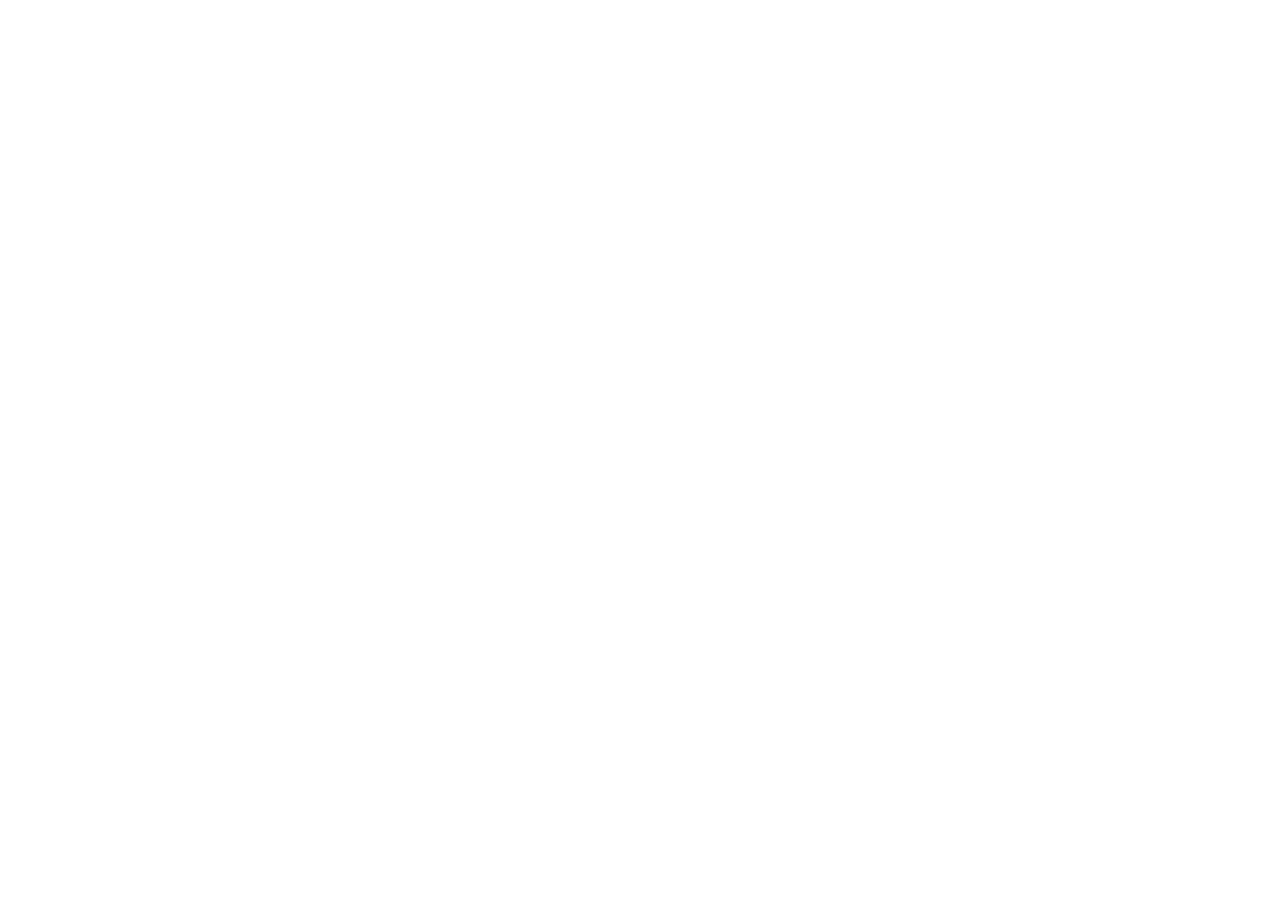
==== HTML/pages/index.html @ c57e1947 "Creamos la rama pages para aqui realizar el html y css de las paginas del proyecto petconnect, reali" ====
<!DOCTYPE html>
<html lang="en">
<head>
    <meta charset="UTF-8">
    <meta name="viewport" content="width=device-width, initial-scale=1.0">
    <title>Login</title>
    <link rel="stylesheet" href="../css/style.css">
</head>
<body>
    
</body>
</html>
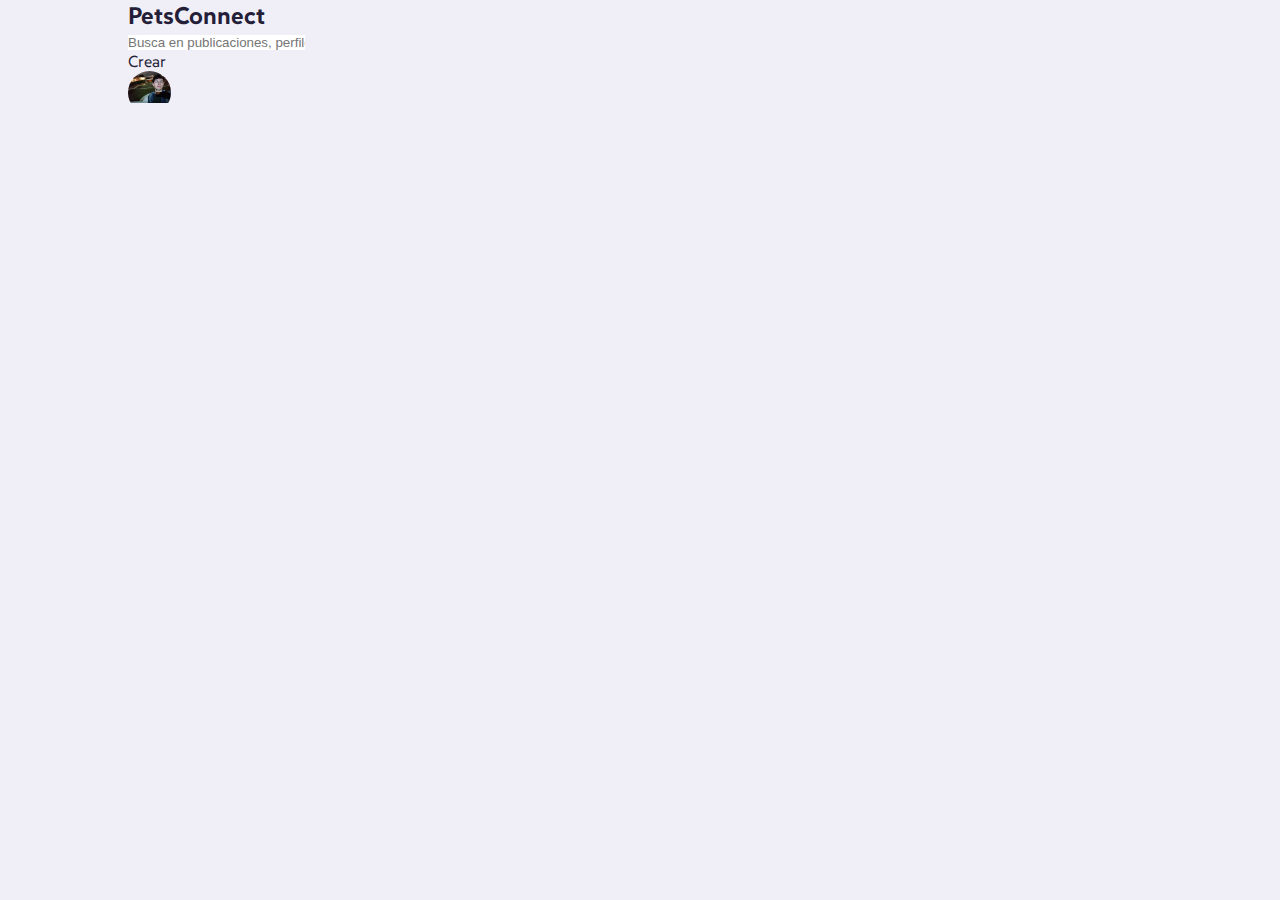
==== commit d618a3bb: "Realizamos demasiado en este commit, creamos todas las carpetas necesarias por el momento, cambiamos" ====
--- a/HTML/pages/index.html
+++ b/HTML/pages/index.html
@@ -3,10 +3,28 @@
 <head>
     <meta charset="UTF-8">
     <meta name="viewport" content="width=device-width, initial-scale=1.0">
-    <title>Login</title>
+    <title>Feedback</title>
     <link rel="stylesheet" href="../css/style.css">
+    <link rel="stylesheet" href="https://unicons.iconscout.com/release/v4.0.8/css/line.css"> <!-- Llamamos a la librería de iconos --> 
+
 </head>
 <body>
-    
+    <nav>
+        <div class="container">
+            <h2 class="nombre">
+                PetsConnect
+            </h2>
+            <div class="barra-navegacion">
+                <i class="uil uil-search"></i>
+                <input type="buscador" placeholder="Busca en publicaciones, perfiles o intereses...">
+            </div>
+            <div class="crear">
+                <label for="crear-post">Crear</label>
+                <div class="foto-perfil">
+                    <img src="../images/perfil-johan.jpg">
+                </div>
+            </div>
+        </div>
+    </nav>
 </body>
 </html>--- a/HTML/css/style.css
+++ b/HTML/css/style.css
@@ -0,0 +1,61 @@
+@import url('https://fonts.googleapis.com/css2?family=SUSE:wght@100..800&display=swap'); /*importamos una fuente de google fonts para poder utilizarla en nuestro proyecto */
+
+/* AQUÍ CREAMOS VARIABLES DE COLOR QUE PODREMOS UTILIZAR MAS ADELANTE EN LA PAGINA WEB SIN TENER QUE APRENDERNOS COLORES, SOLO LLAMANDO LA VARIABLE, TENDREMOS EL COLOR YA CREADO*/
+:root {
+    --color-white: hsl(252, 30%, 100%); 
+    --color-light: hsl(252, 30%, 95%); 
+    --color-gray: hsl(252, 15%, 65%); 
+    --color-primary: hsl(252, 75%, 60%); 
+    --color-secondary: hsl(252, 100%, 90%); 
+    --color-success: hsl(120, 95%, 65%);
+    --color-danger: hsl(0, 95%, 65%);
+    --color-dark: hsl(252, 30%, 17%);
+    --color-black: hsl(252, 30%, 10%);
+
+    --border-radius: 2rem;
+    --card-border-radius:1rem;
+    --btn-padding: 0.6rem 2rem;
+    --search-padding:0.6rem 1rem;
+    --card-padding:1rem;
+}
+
+/*REALIZAMOS CAMBIOS PREDETERMINADOS A TODA LA PAGINA PARA QUE ASI SE HAGA TODO DE MANERA MAS UNIFORME DESDE UN PRINCIPIO*/
+*, *::after, *::before {
+    margin: 0;
+    padding: 0;
+    outline: 0;
+    box-sizing: border-box;
+    text-decoration: none;
+    list-style: none;
+    border: none;
+}
+
+body {
+    font-family: "SUSE", sans-serif;
+    color: var(--color-dark);
+    background-color: var(--color-light);
+    overflow-x:hidden; /*Cuando sobrepase el eje X, se corta, para que no aparezca el scroll inferior*/
+}
+
+
+/*ESTILOS GENERALES*/
+
+.container {
+    width: 80%;
+    margin: 0 auto;
+}
+
+.foto-perfil {
+    width: 2.7rem;
+    aspect-ratio: 1/1;
+    border-radius: 50%;
+    overflow: hidden;
+}
+
+img {
+    display: block;
+    width: 100%;
+}
+
+.btn {
+}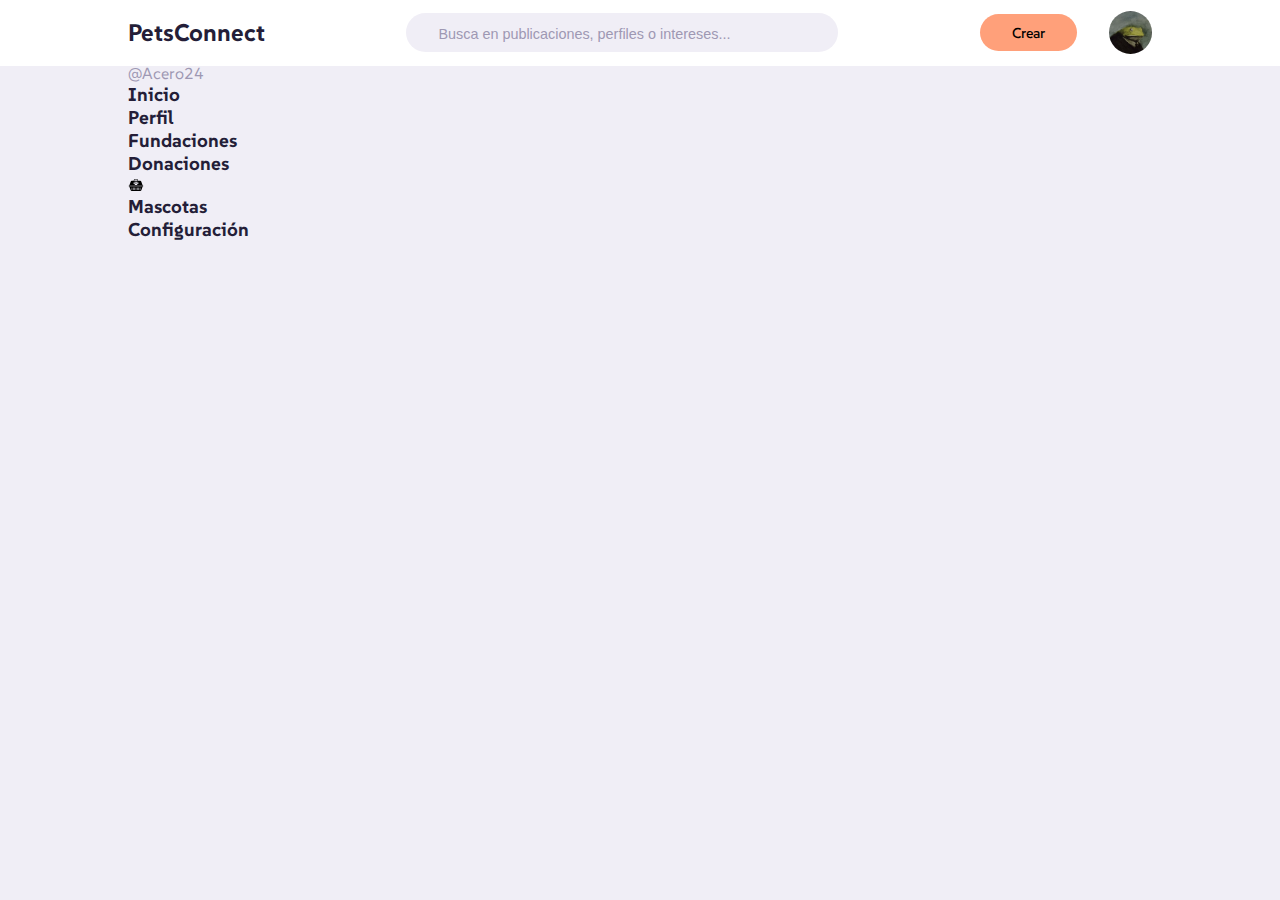
==== commit da360aa9: "Realizamos varios cambios en el css, agregamos un comentario importante para mas adelante cambiar la" ====
--- a/HTML/pages/index.html
+++ b/HTML/pages/index.html
@@ -11,20 +11,59 @@
 <body>
     <nav>
         <div class="container">
-            <h2 class="nombre">
-                PetsConnect
-            </h2>
-            <div class="barra-navegacion">
+
+            <h2 class="nombre">PetsConnect</h2>
+
+            <div class="barra-buscador">
                 <i class="uil uil-search"></i>
-                <input type="buscador" placeholder="Busca en publicaciones, perfiles o intereses...">
+                <input type="search" placeholder="Busca en publicaciones, perfiles o intereses...">
             </div>
-            <div class="crear">
-                <label for="crear-post">Crear</label>
+
+            <div  class="crear">
+                <label class="btn btn-primario" for="crear-post">Crear</label>
                 <div class="foto-perfil">
-                    <img src="../images/perfil-johan.jpg">
+                    <img src="../images/perfil2.jpg">
                 </div>
             </div>
         </div>
     </nav>
+
+<!------------------------------------MAIN------------------------------------------------------------->
+    <main>
+        <div class="container">
+<!------------------------------IZQUIERDA-------------------------->
+            <div class="izquierda">
+                <a class="perfil"></a>
+                    <div class="foto-perfil">
+                        <img src="../images/perfil2.jpg">
+                    </div>
+                    <div class="hundle">
+                        <h4> Johan Acero</h4>
+                        <p class="text-suave">
+                            @Acero24
+                        </p>
+                    </div>
+            </div>
+<!------------------------------BARRA LATERAL - SIDE BAR-------------------------->
+            <div class="sidebar">
+                <a class="menu-lateral">
+                    <span><i class="uil uil-house-user"></i></span> <h3>Inicio</h3>
+                    <span><i class="uil uil-user-circle"></i></span> <h3>Perfil</h3>
+                    <span><i class="uil uil-shop"></i></span> <h3>Fundaciones</h3>
+                    <span><i class="uil uil-credit-card"></i></span> <h3>Donaciones</h3>
+                    <span><img src="../images/pet-carrier.svg" style="width: 16px; height:20px" ></span> <h3>Mascotas</h3>
+                    <span></span> <h3>Configuración</h3>
+                </a>
+            </div>
+<!------------------------------MEDIO-------------------------->
+            <div class="medio">
+                
+            </div>
+<!------------------------------DERECHA-------------------------->
+            <div class="derecha">
+                
+            </div>
+        </div>
+    </main>
 </body>
 </html>--- a/HTML/css/style.css
+++ b/HTML/css/style.css
@@ -1,3 +1,46 @@
+/* POSIBLES COLORES A LA ELECCIÓN DE LA PAGINA WEB
+
+Para una red social de mascotas, es importante elegir colores que sean atractivos, amigables y transmitan sensaciones positivas. Los colores adecuados pueden hacer que la interfaz sea más visual y entretenida, creando una atmósfera acogedora y alegre. Aquí te sugiero algunos esquemas de colores:
+
+### 1. **Colores Principales:**
+   - **Verde menta (#98FF98)**: Un color suave y relajante, asociado con la naturaleza y la frescura. Refuerza la conexión con los animales y el entorno natural.
+   - **Turquesa (#40E0D0)**: Brillante y alegre, ideal para transmitir energía positiva. Funciona bien en botones o elementos interactivos.
+   - **Amarillo pastel (#FFFACD)**: Un color cálido y amigable que puede crear una sensación acogedora sin ser demasiado intenso.
+   - **Naranja claro (#FFA07A)**: Estimulante y divertido, pero no tan agresivo como otros tonos de naranja. Puede usarse para destacar acciones importantes, como botones de registro o publicaciones.
+
+### 2. **Colores Secundarios:**
+   - **Gris claro (#F5F5F5)**: Como fondo neutro para equilibrar los colores más vivos sin distraer demasiado.
+   - **Azul cielo (#87CEEB)**: Un tono suave que da una sensación de calma y confianza, ideal para secciones de información.
+   - **Rosa suave (#FFB6C1)**: Alegre y amigable, perfecto para pequeños detalles que resaltan sin ser abrumadores.
+
+### 3. **Colores de Acción:**
+   - **Verde lima (#32CD32)**: Para indicar acciones exitosas o positivas, como "Adoptar", "Donar" o "Me Gusta".
+   - **Rojo coral (#FF4040)**: Para acciones de advertencia o eliminaciones, pero en un tono más suave que no cause ansiedad.
+
+### 4. **Esquema de contraste:**
+   - **Blanco (#FFFFFF)**: Como fondo principal para mantener la claridad y el enfoque en las imágenes de las mascotas y el contenido.
+   - **Negro suave o Gris oscuro (#2F4F4F)**: Para texto y encabezados principales, asegurando buena legibilidad y contraste visual.
+
+### 5. **Consejos de implementación:**
+   - **Paleta amigable y cálida**: Colores como el turquesa, menta y amarillos suaves pueden generar una sensación de bienvenida y alegría, lo cual es perfecto para una red social de mascotas.
+   - **Imágenes destacadas**: Usa colores neutros (como grises claros o blancos) en el fondo para que las imágenes de las mascotas sean el foco principal.
+   - **Botones e interacciones**: Los colores brillantes (verde lima, azul cielo, naranja claro) ayudan a guiar al usuario a interactuar fácilmente con los botones y las acciones clave.
+
+### Ejemplo de paleta de colores:
+- **#98FF98 (Verde menta)**
+- **#40E0D0 (Turquesa)**
+- **#FFFACD (Amarillo pastel)**
+- **#FFA07A (Naranja claro)**
+- **#FFB6C1 (Rosa suave)**
+- **#F5F5F5 (Gris claro)**
+- **#32CD32 (Verde lima)**
+- **#2F4F4F (Gris oscuro)**
+
+### Efecto visual:
+Este esquema logra una mezcla de energía y calma, perfecta para un ambiente donde los usuarios compartirán momentos alegres con sus mascotas, manteniendo una experiencia visualmente entretenida y fácil de navegar.
+
+*/
+
 @import url('https://fonts.googleapis.com/css2?family=SUSE:wght@100..800&display=swap'); /*importamos una fuente de google fonts para poder utilizarla en nuestro proyecto */
 
 /* AQUÍ CREAMOS VARIABLES DE COLOR QUE PODREMOS UTILIZAR MAS ADELANTE EN LA PAGINA WEB SIN TENER QUE APRENDERNOS COLORES, SOLO LLAMANDO LA VARIABLE, TENDREMOS EL COLOR YA CREADO*/
@@ -5,13 +48,14 @@
     --color-white: hsl(252, 30%, 100%); 
     --color-light: hsl(252, 30%, 95%); 
     --color-gray: hsl(252, 15%, 65%); 
-    --color-primary: hsl(252, 75%, 60%); 
+    --color-primary: #FFA07A; 
     --color-secondary: hsl(252, 100%, 90%); 
     --color-success: hsl(120, 95%, 65%);
     --color-danger: hsl(0, 95%, 65%);
     --color-dark: hsl(252, 30%, 17%);
     --color-black: hsl(252, 30%, 10%);
 
+    /* AQUÍ CREAMOS LAS VARIABLES PARA EL RADIO, PADDING DE VARIOS ELEMENTOS*/
     --border-radius: 2rem;
     --card-border-radius:1rem;
     --btn-padding: 0.6rem 2rem;
@@ -58,4 +102,71 @@
 }
 
 .btn {
+    display: inline-block;
+    padding: var(--btn-padding);
+    font-weight: 500;
+    border-radius: var(--border-radius);
+    cursor: pointer;
+    transition: all 300ms ease;
+    font-size: 0.9rem;
+}
+
+.btn:hover {
+    opacity: 0.8;
+}
+
+.btn-primario {
+    background:var(--color-primary);
+    color: black;
+}
+
+.text-fuerte {
+    font-weight: 500;
+}
+
+.text-suave {
+    color: var(--color-gray);
+}
+
+
+/*        BARRA DE NAVEGACIÓN              */
+
+nav {
+    width: 100%;
+    background-color: var(--color-white);
+    padding: 0.7rem 0;
+    position: fixed;
+    top: 0;
+    z-index: 10;
+}
+
+/* EDITAMOS EL DIV DONDE TENEMOS TODA LA BARRA DE NAVEGACIÓN*/
+nav .container { 
+    display: flex;
+    align-items: center;
+    justify-content: space-between;
+}
+
+nav .barra-buscador {
+    background: var(--color-light);
+    border-radius: var(--border-radius);
+    padding: var(--search-padding);
+}
+
+nav .barra-buscador input[type="search"] {
+    background:transparent;
+    width: 30vw;
+    margin-left: 1rem;
+    font-size: 0.9rem;
+    color: var(--color-dark);
+}
+
+nav .barra-buscador input[type="search"]::placeholder{
+    color:var(--color-gray);
+}
+
+nav .crear {
+    display: flex;
+    align-items: center;
+    gap: 2rem;
 }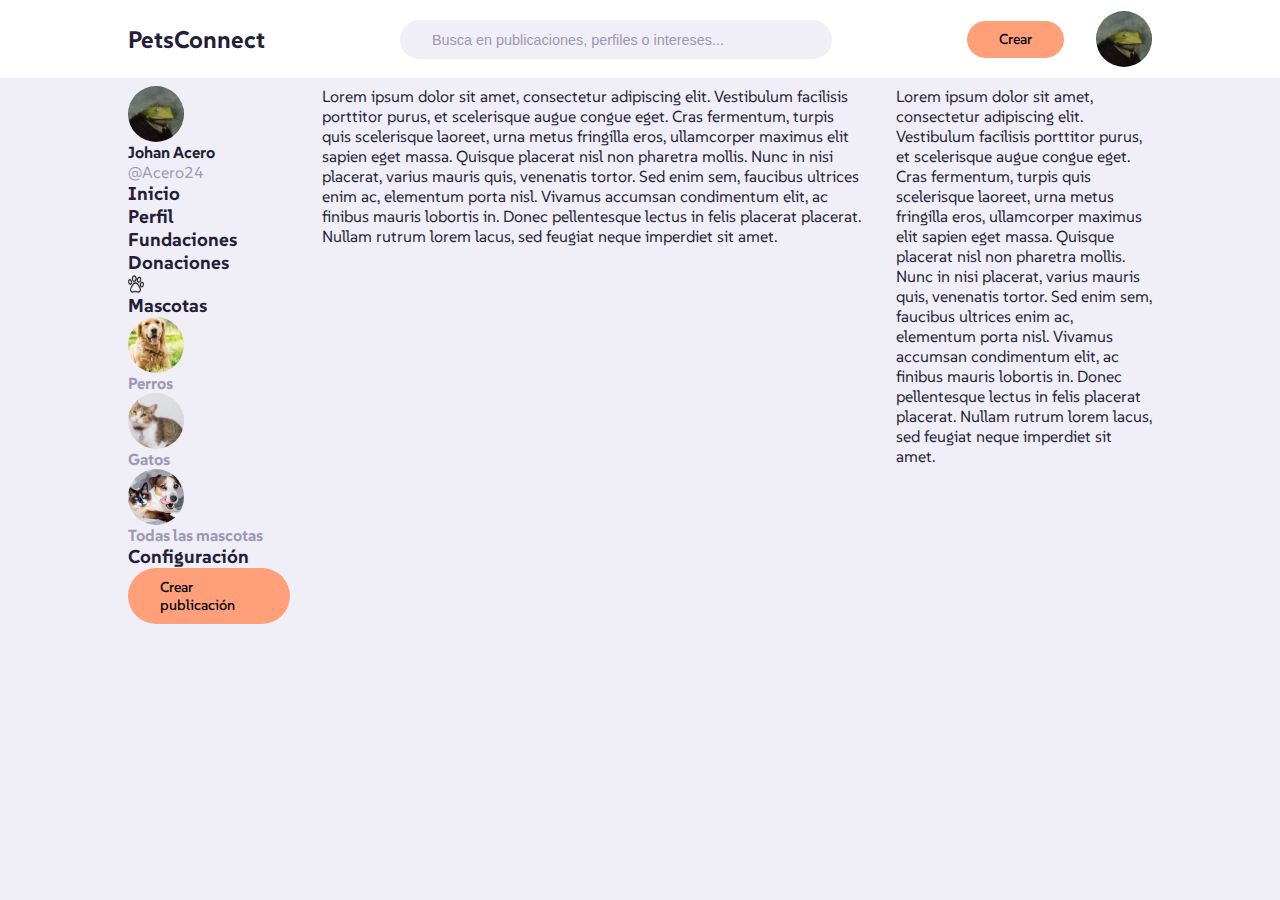
==== commit 38577819: "Añadimos estilo y completamos el sidebar, también insertamos imágenes de referencia en la carpeta im" ====
--- a/HTML/pages/index.html
+++ b/HTML/pages/index.html
@@ -29,11 +29,11 @@
     </nav>
 
 <!------------------------------------MAIN------------------------------------------------------------->
-    <main>
+<main>
         <div class="container">
 <!------------------------------IZQUIERDA-------------------------->
             <div class="izquierda">
-                <a class="perfil"></a>
+                <a class="perfil">
                     <div class="foto-perfil">
                         <img src="../images/perfil2.jpg">
                     </div>
@@ -43,27 +43,79 @@
                             @Acero24
                         </p>
                     </div>
-            </div>
+                </a>
+                    
 <!------------------------------BARRA LATERAL - SIDE BAR-------------------------->
             <div class="sidebar">
-                <a class="menu-lateral">
+                <a class="menu-item">
                     <span><i class="uil uil-house-user"></i></span> <h3>Inicio</h3>
-                    <span><i class="uil uil-user-circle"></i></span> <h3>Perfil</h3>
-                    <span><i class="uil uil-shop"></i></span> <h3>Fundaciones</h3>
+                </a>
+                
+                <a class="menu-item">
+                <span><i class="uil uil-user-circle"></i></span> <h3>Perfil</h3>
+                </a>
+
+                <a class="menu-item">
+                    <span><i class="uil uil-shop"></i></s> <h3>Fundaciones</h3>
+                </a>
+
+                <a class="menu-item">
                     <span><i class="uil uil-credit-card"></i></span> <h3>Donaciones</h3>
-                    <span><img src="../images/pet-carrier.svg" style="width: 16px; height:20px" ></span> <h3>Mascotas</h3>
-                    <span></span> <h3>Configuración</h3>
+                </a>
+
+                <a class="menu-item" id="popup-mascotas">
+                    <span><img src="../images/huella.png" style="width: 16px; height:20px" ></span> <h3>Mascotas</h3>
+                    <!------------------------------POPUP DE MASCOTAS -------------------------->
+                    <div class="mascotas-popup">
+                        <div>
+                            <div class="foto-perfil">
+                                <img src="../images/perro.JPG">
+                            </div>
+                            <div class="popup-body">
+                                <b class="text-suave">Perros</b>
+                            </div>
+                        </div>
+
+                        <div>
+                            <div class="foto-perfil">
+                                <img src="../images/gato.jpg">
+                            </div>
+                            <div class="popup-body">
+                                <b class="text-suave">Gatos</b>
+                            </div>
+
+                            <div>
+                                <div class="foto-perfil">
+                                    <img src="../images/todo-mascotas.jpg">
+                                </div>
+                                <div class="popup-body">
+                                    <b class="text-suave">Todas las mascotas</b>
+                                </div>
+                            </div>
+                        </div>
+
+                    </div>
+                    <!---------------------FIN DEL POPUP DE MASCOTAS----------------------------->
+                </a>
+
+                <a class="menu-item">
+                    <span><i class="uil uil-setting"></i></span> <h3>Configuración</h3>
                 </a>
             </div>
+            <!------------------------FIN DEL SIDEBAR---------------------->
+    <label for="crear-publicacion" class="btn btn-primario">Crear publicación</label>
+    
+        </div>
 <!------------------------------MEDIO-------------------------->
-            <div class="medio">
-                
-            </div>
+                <div class="medio">
+                    Lorem ipsum dolor sit amet, consectetur adipiscing elit. Vestibulum facilisis porttitor purus, et scelerisque augue congue eget. Cras fermentum, turpis quis scelerisque laoreet, urna metus fringilla eros, ullamcorper maximus elit sapien eget massa. Quisque placerat nisl non pharetra mollis. Nunc in nisi placerat, varius mauris quis, venenatis tortor. Sed enim sem, faucibus ultrices enim ac, elementum porta nisl. Vivamus accumsan condimentum elit, ac finibus mauris lobortis in. Donec pellentesque lectus in felis placerat placerat. Nullam rutrum lorem lacus, sed feugiat neque imperdiet sit amet. 
+                </div>
 <!------------------------------DERECHA-------------------------->
-            <div class="derecha">
-                
-            </div>
+                <div class="derecha">
+                    Lorem ipsum dolor sit amet, consectetur adipiscing elit. Vestibulum facilisis porttitor purus, et scelerisque augue congue eget. Cras fermentum, turpis quis scelerisque laoreet, urna metus fringilla eros, ullamcorper maximus elit sapien eget massa. Quisque placerat nisl non pharetra mollis. Nunc in nisi placerat, varius mauris quis, venenatis tortor. Sed enim sem, faucibus ultrices enim ac, elementum porta nisl. Vivamus accumsan condimentum elit, ac finibus mauris lobortis in. Donec pellentesque lectus in felis placerat placerat. Nullam rutrum lorem lacus, sed feugiat neque imperdiet sit amet. 
+                </div>
+            
         </div>
-    </main>
+</main>
 </body>
 </html>--- a/HTML/css/style.css
+++ b/HTML/css/style.css
@@ -90,10 +90,12 @@
 }
 
 .foto-perfil {
-    width: 2.7rem;
+    width: 3.5rem;
+    height: 3.5rem;
+    border-radius: 50%;
     aspect-ratio: 1/1;
-    border-radius: 50%;
     overflow: hidden;
+    object-fit: contain;
 }
 
 img {
@@ -169,4 +171,19 @@
     display: flex;
     align-items: center;
     gap: 2rem;
-}+}
+
+
+/*------------------------------MAIN----------------------------------*/
+
+main {
+    position: relative;
+    top: 5.4rem;
+}
+
+main .container {
+    display: grid;
+    grid-template-columns: 18vh auto 20vw;
+    column-gap: 2rem;
+    position: relative;
+}
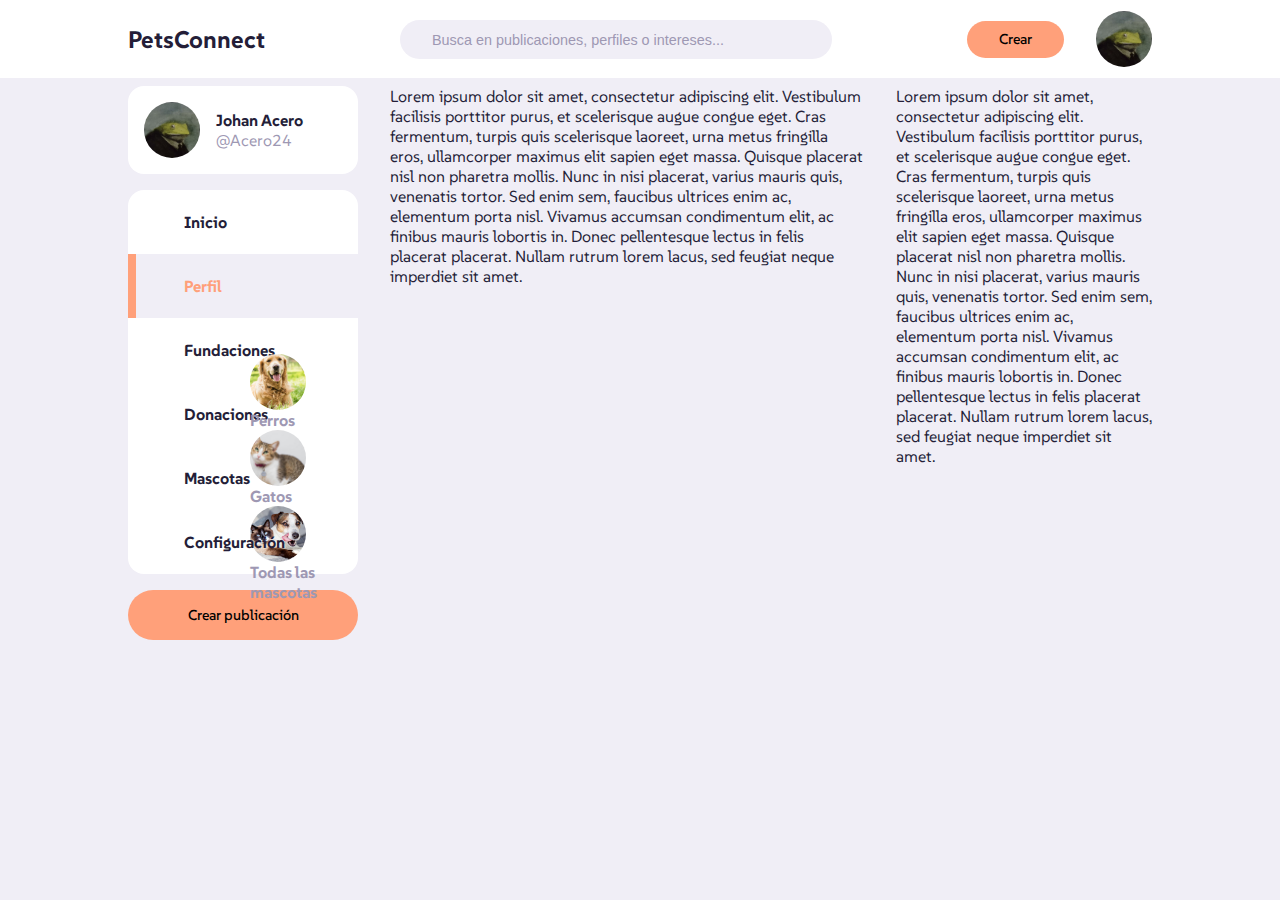
==== commit 48e86a57: "Arreglamos varios DIV en el html, donde estaban mal identados, también realizamos el css de la sideb" ====
--- a/HTML/pages/index.html
+++ b/HTML/pages/index.html
@@ -30,33 +30,33 @@
 
 <!------------------------------------MAIN------------------------------------------------------------->
 <main>
-        <div class="container">
+    <div class="container">
 <!------------------------------IZQUIERDA-------------------------->
-            <div class="izquierda">
-                <a class="perfil">
-                    <div class="foto-perfil">
-                        <img src="../images/perfil2.jpg">
-                    </div>
-                    <div class="hundle">
-                        <h4> Johan Acero</h4>
-                        <p class="text-suave">
-                            @Acero24
-                        </p>
-                    </div>
-                </a>
+        <div class="izquierda">
+            <a class="perfil">
+                <div class="foto-perfil">
+                    <img src="../images/perfil2.jpg">
+                </div>
+                <div class="hundle">
+                    <h4> Johan Acero</h4>
+                    <p class="text-suave">
+                        @Acero24
+                    </p>
+                </div>
+            </a>
                     
 <!------------------------------BARRA LATERAL - SIDE BAR-------------------------->
             <div class="sidebar">
-                <a class="menu-item">
+                <a class="menu-item ">
                     <span><i class="uil uil-house-user"></i></span> <h3>Inicio</h3>
                 </a>
                 
-                <a class="menu-item">
-                <span><i class="uil uil-user-circle"></i></span> <h3>Perfil</h3>
+                <a class="menu-item activo">
+                    <span><i class="uil uil-user-circle"></i></span> <h3>Perfil</h3>
                 </a>
 
                 <a class="menu-item">
-                    <span><i class="uil uil-shop"></i></s> <h3>Fundaciones</h3>
+                    <span><i class="uil uil-shop"></i></span><h3>Fundaciones</h3>
                 </a>
 
                 <a class="menu-item">
@@ -64,8 +64,9 @@
                 </a>
 
                 <a class="menu-item" id="popup-mascotas">
-                    <span><img src="../images/huella.png" style="width: 16px; height:20px" ></span> <h3>Mascotas</h3>
-                    <!------------------------------POPUP DE MASCOTAS -------------------------->
+                    <span><i class="uil uil-heartbeat"></i></span> <h3>Mascotas</h3>
+
+<!---------------------------------------------------POPUP DE MASCOTAS --------------------------------------------->
                     <div class="mascotas-popup">
                         <div>
                             <div class="foto-perfil">
@@ -83,17 +84,15 @@
                             <div class="popup-body">
                                 <b class="text-suave">Gatos</b>
                             </div>
-
-                            <div>
-                                <div class="foto-perfil">
-                                    <img src="../images/todo-mascotas.jpg">
-                                </div>
-                                <div class="popup-body">
-                                    <b class="text-suave">Todas las mascotas</b>
-                                </div>
+                        </div>
+                        <div>
+                            <div class="foto-perfil">
+                                <img src="../images/todo-mascotas.jpg">
+                            </div>
+                            <div class="popup-body">
+                                <b class="text-suave">Todas las mascotas</b>
                             </div>
                         </div>
-
                     </div>
                     <!---------------------FIN DEL POPUP DE MASCOTAS----------------------------->
                 </a>
@@ -114,8 +113,7 @@
                 <div class="derecha">
                     Lorem ipsum dolor sit amet, consectetur adipiscing elit. Vestibulum facilisis porttitor purus, et scelerisque augue congue eget. Cras fermentum, turpis quis scelerisque laoreet, urna metus fringilla eros, ullamcorper maximus elit sapien eget massa. Quisque placerat nisl non pharetra mollis. Nunc in nisi placerat, varius mauris quis, venenatis tortor. Sed enim sem, faucibus ultrices enim ac, elementum porta nisl. Vivamus accumsan condimentum elit, ac finibus mauris lobortis in. Donec pellentesque lectus in felis placerat placerat. Nullam rutrum lorem lacus, sed feugiat neque imperdiet sit amet. 
                 </div>
-            
-        </div>
+    </div>
 </main>
 </body>
 </html>--- a/HTML/css/style.css
+++ b/HTML/css/style.css
@@ -48,7 +48,7 @@
     --color-white: hsl(252, 30%, 100%); 
     --color-light: hsl(252, 30%, 95%); 
     --color-gray: hsl(252, 15%, 65%); 
-    --color-primary: #FFA07A; 
+    --color-primary: #FFA07A;
     --color-secondary: hsl(252, 100%, 90%); 
     --color-success: hsl(120, 95%, 65%);
     --color-danger: hsl(0, 95%, 65%);
@@ -61,6 +61,10 @@
     --btn-padding: 0.6rem 2rem;
     --search-padding:0.6rem 1rem;
     --card-padding:1rem;
+
+    /* CREAMOS VARIABLES PARA LOS DIV IZQUIERDA Y DERECHA*/
+    --sticky-top-left:5.4rem;
+    --sticky-top-right: -18rem;
 }
 
 /*REALIZAMOS CAMBIOS PREDETERMINADOS A TODA LA PAGINA PARA QUE ASI SE HAGA TODO DE MANERA MAS UNIFORME DESDE UN PRINCIPIO*/
@@ -91,11 +95,9 @@
 
 .foto-perfil {
     width: 3.5rem;
-    height: 3.5rem;
     border-radius: 50%;
     aspect-ratio: 1/1;
     overflow: hidden;
-    object-fit: contain;
 }
 
 img {
@@ -183,7 +185,100 @@
 
 main .container {
     display: grid;
-    grid-template-columns: 18vh auto 20vw;
+    grid-template-columns: 18vw /*left*/ auto/*middle*/ 20vw/*right*/;
     column-gap: 2rem;
     position: relative;
 }
+
+
+/*------------------- LEFT ----------------------------*/
+/*ESTE CONTENEDOR SIRVE PARA QUE LA SIDEBAR NO SE MUEVA DURANTE EL SCROLL*/
+main .container .izquierda {
+    height: max-content;
+    position: sticky;
+    top: var(--sticky-top-left);
+}
+
+main .container .izquierda .perfil  {
+    padding: var(--card-padding);
+    background: var(--color-white);
+    border-radius: var(--card-border-radius);
+    display: flex;
+    align-items: center;
+    column-gap: 1rem;
+    width: 100%;
+}
+
+/*------------- SIDEBAR -------------*/
+
+.izquierda .sidebar {
+    margin-top: 1rem;
+    background: var(--color-white);
+    border-radius: var(--card-border-radius);
+
+}
+
+.izquierda .sidebar .menu-item  {
+    display: flex;
+    align-items: center;
+    height: 4rem;
+    cursor: pointer;
+    translate: all 300ms ease;
+    position: relative;
+}
+
+.izquierda .sidebar .menu-item:hover {
+    background: var(--color-light);
+}
+
+.izquierda .sidebar i {
+    font-size: 1.4rem;
+    color: var(--color-gray);
+    margin-left: 2rem;
+    position: relative;
+} 
+
+.izquierda .sidebar h3 {
+    margin-left: 1.5rem;
+    font-size: 1rem;
+}
+
+/* AQUÍ LE DAMOS UN COLOR AL ELEMENTO DEL SIDEBAR QUE ESTE ACTIVO*/
+.izquierda .sidebar .activo {
+    background:var(--color-light);
+
+}
+
+/* HACEMOS QUE CAMBIE DE COLOR EL i(icono) Y EL h3 CUANDO ESTE ACTIVO*/
+.izquierda .sidebar .activo i, 
+.izquierda .sidebar .activo h3 {
+    color: var(--color-primary);
+}
+
+/* AQUÍ AÑADIMOS UNA PEQUEÑA BARRA DEL COLOR PRIMARIO AL ELEMENTO ACTIVO*/
+.izquierda .sidebar .activo::before {
+    content: "";
+    display: block;
+    width: 0.5rem;
+    height: 100%;
+    position: absolute;
+    background: var(--color-primary);
+}
+
+.izquierda .sidebar .menu-item:first-child.activo {
+    border-top-left-radius: var(--card-border-radius);
+    overflow: hidden;
+}
+
+.izquierda .sidebar .menu-item:last-child.activo {
+    border-top-left-radius: var(--card-border-radius);
+    overflow: hidden;
+}
+
+.izquierda .btn {
+    margin-top: 1rem;
+    width: 100%;
+    text-align: center;
+    padding: 1rem 0 ;
+}
+
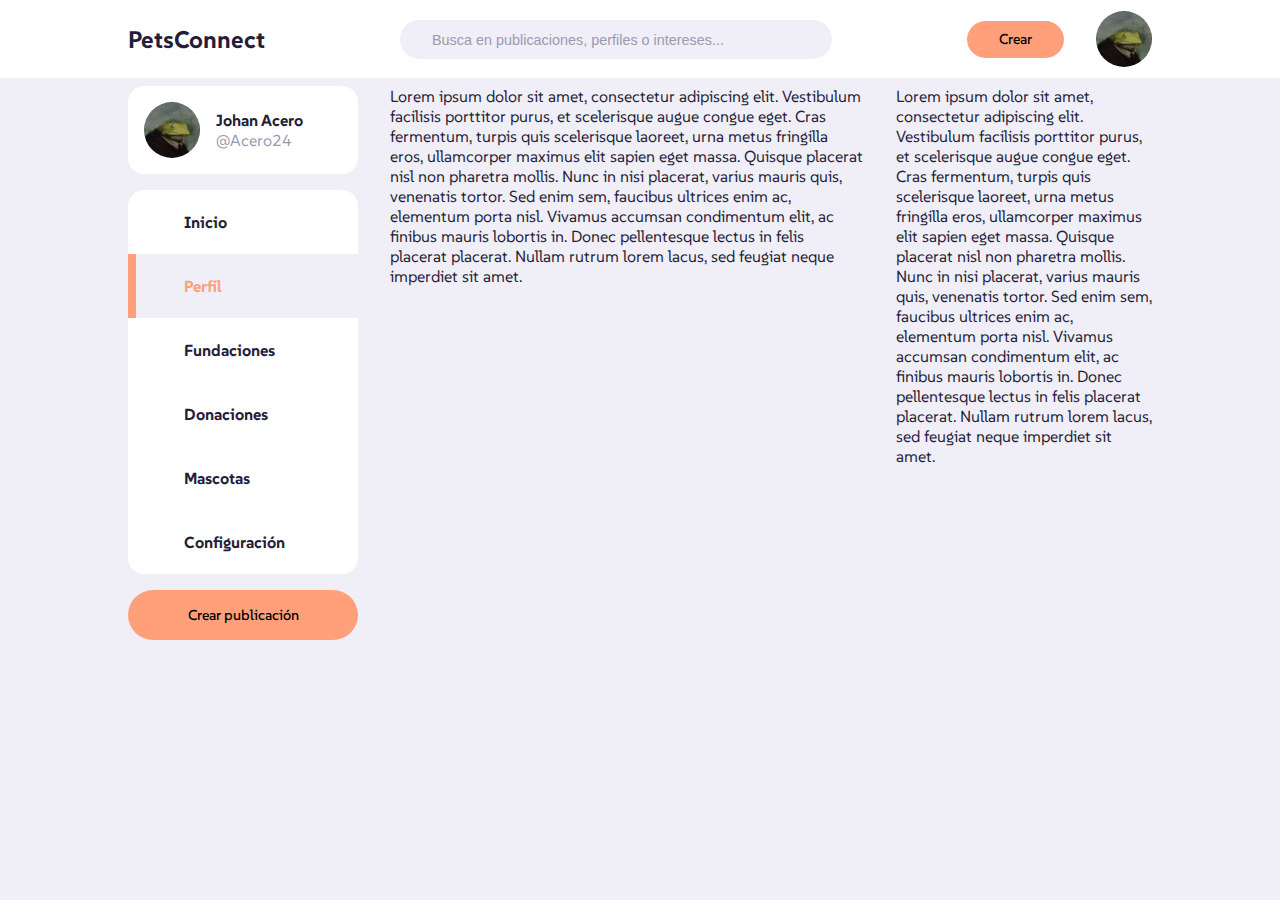
==== commit 50cc8a7b: "Realizamos la correcion de tipos de mascotas, le dimos una clase al div donde guardamos cada tipo, l" ====
--- a/HTML/pages/index.html
+++ b/HTML/pages/index.html
@@ -68,7 +68,7 @@
 
 <!---------------------------------------------------POPUP DE MASCOTAS --------------------------------------------->
                     <div class="mascotas-popup">
-                        <div>
+                        <div class="popup-item">
                             <div class="foto-perfil">
                                 <img src="../images/perro.JPG">
                             </div>
@@ -77,7 +77,7 @@
                             </div>
                         </div>
 
-                        <div>
+                        <div class="popup-item">
                             <div class="foto-perfil">
                                 <img src="../images/gato.jpg">
                             </div>
@@ -85,12 +85,12 @@
                                 <b class="text-suave">Gatos</b>
                             </div>
                         </div>
-                        <div>
+                        <div class="popup-item">
                             <div class="foto-perfil">
                                 <img src="../images/todo-mascotas.jpg">
                             </div>
                             <div class="popup-body">
-                                <b class="text-suave">Todas las mascotas</b>
+                                <b class="text-suave">Todos</b>
                             </div>
                         </div>
                     </div>
@@ -103,8 +103,9 @@
             </div>
             <!------------------------FIN DEL SIDEBAR---------------------->
     <label for="crear-publicacion" class="btn btn-primario">Crear publicación</label>
+        </div>
+    <!------------------------------FIN DEL LADO IZQUIERDO-------------------------->
     
-        </div>
 <!------------------------------MEDIO-------------------------->
                 <div class="medio">
                     Lorem ipsum dolor sit amet, consectetur adipiscing elit. Vestibulum facilisis porttitor purus, et scelerisque augue congue eget. Cras fermentum, turpis quis scelerisque laoreet, urna metus fringilla eros, ullamcorper maximus elit sapien eget massa. Quisque placerat nisl non pharetra mollis. Nunc in nisi placerat, varius mauris quis, venenatis tortor. Sed enim sem, faucibus ultrices enim ac, elementum porta nisl. Vivamus accumsan condimentum elit, ac finibus mauris lobortis in. Donec pellentesque lectus in felis placerat placerat. Nullam rutrum lorem lacus, sed feugiat neque imperdiet sit amet. 
--- a/HTML/css/style.css
+++ b/HTML/css/style.css
@@ -271,7 +271,7 @@
 }
 
 .izquierda .sidebar .menu-item:last-child.activo {
-    border-top-left-radius: var(--card-border-radius);
+    border-bottom-left-radius: var(--card-border-radius);
     overflow: hidden;
 }
 
@@ -282,3 +282,35 @@
     padding: 1rem 0 ;
 }
 
+/*----------------- TIPOS DE MASCOTAS POPUP -----------------*/
+
+.izquierda .mascotas-popup {
+    position: absolute;
+    top: 0;
+    left: 110%;
+    width: 100%;
+    background: var(--color-white);
+    border-radius: var(--card-border-radius);
+    padding-left: 0.5rem;
+    box-shadow: 0 0 2rem hsl(var(--color-primary) 75%, 60% 25%);
+    z-index: inherit;
+    display: none;
+}
+
+.izquierda .mascotas-popup > div {
+    display: flex;
+    align-items: center;
+    gap: 1rem;
+    margin-bottom: 0.5rem;
+}
+
+.izquierda .mascotas-popup .popup-item:last-child {
+    margin-bottom: 0;
+}
+
+.izquierda .mascotas-popup .popup-item:hover {
+    background: var(--color-light);
+    border-radius: var(--card-border-radius);
+    translate: all 300ms ease;
+}
+
